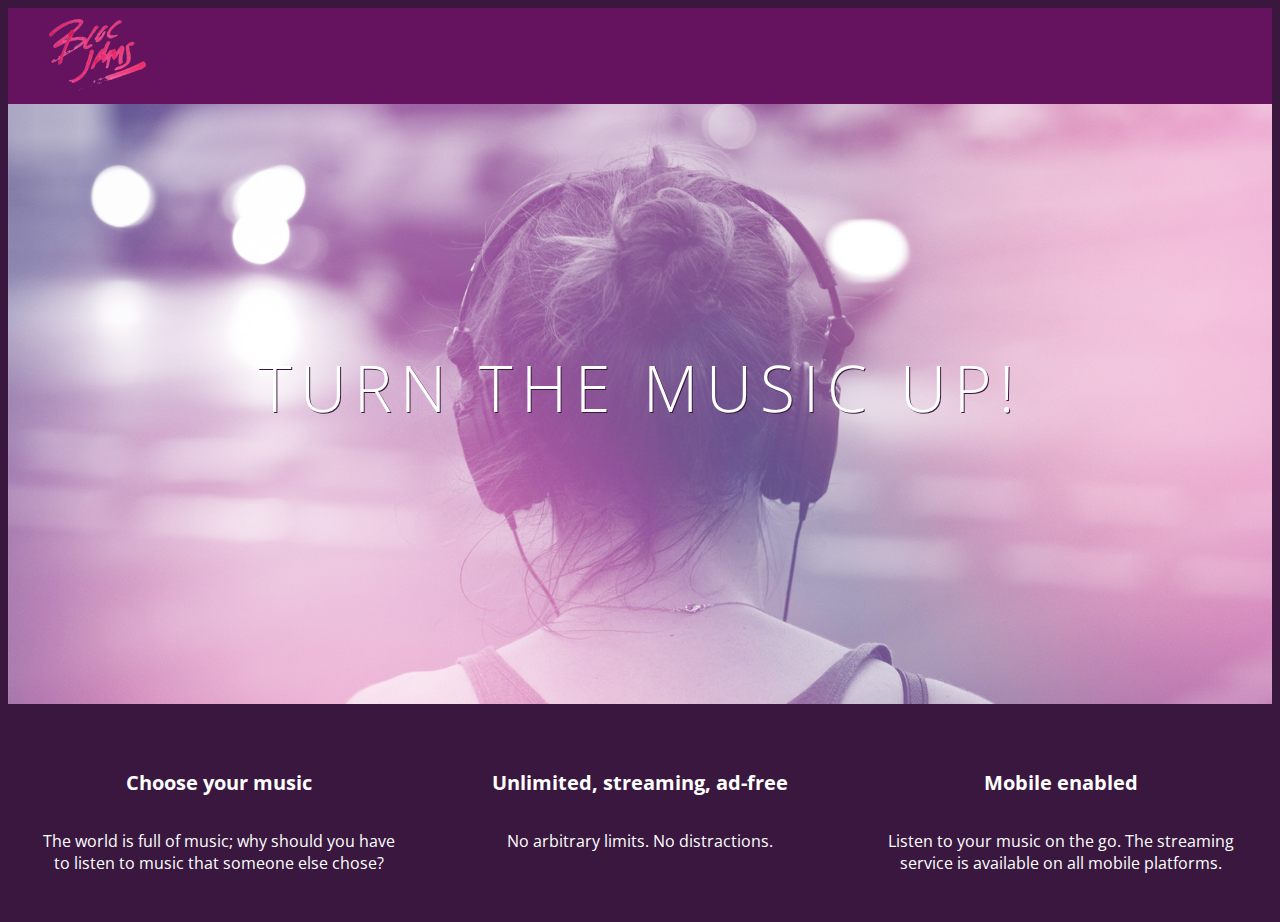
==== index.html @ 35a8bb9d "checkpoint 7: complete" ====
<!DOCTYPE html>
<html>
  <head>
      <title>Bloc Jams</title>
      <link rel="stylesheet" type="text/css" href="http://fonts.googleapis.com/css?family=Open+Sans:400,800,600,700,300">
      <link rel="stylesheet" type="text/css" href="http://code.ionicframework.com/ionicons/2.0.1/css/ionicons.min.css">
      <link rel="stylesheet" type= "text/css" href="styles/normalize.css">
      <link rel="stylesheet" type="text/css" href="styles/main.css">
  </head>
  <body class="landing"]>
      <nav class="navbar"> <!-- navigation bar -->
          <img src="assets/images/bloc_jams_logo.png" alt="bloc jams logo"class="logo">
      </nav>
      <section class="hero-content">
          <h1 class="hero-title">Turn the music up!</h1>
      </section>
      <section class="selling-points"> <!-- selling points -->
          <div class="point">
              <span class="ion-music-note"></span>
              <h5 class="point-title">Choose your music</h5>
              <p class="point-description">The world is full of music; why should you have to listen to music that someone else chose?</p>
          </div>
          <div class="point">
              <span class="ion-radio-waves"></span>
              <h5 class="point-title">Unlimited, streaming, ad-free</h5>
              <p class="point-description">No arbitrary limits. No distractions.</p>
          </div>
          <div class="point">
              <span class="ion-iphone"></span>
              <h5 class="point-title">Mobile enabled</h5>
              <p class="point-description">Listen to your music on the go. The streaming service is available on all mobile platforms.</p>
          </div>
      </section>
  </body>
</html>
---- styles/main.css ----
html {
  height: 100%;
  font-size: 100%;
}

body {
  font-family: 'Open Sans';
  color: white;
  min-height: 100%;
}

body.landing {
  background-color: rgb(58, 23, 63);
}

.navbar {
  padding: 0.5rem;
  background-color: rgb(101, 18, 95);
}

.navbar .logo {
  position: relative;
  left: 2rem;
}

.hero-content {
  position: relative;
  min-height: 600px;
  background-image: url(../assets/images/bloc_jams_bg.jpg);
  background-repeat: no-repeat;
  background-position: center center;
  background-size: cover;
}

.hero-content .hero-title {
  position: absolute;
  top: 40%;
  -webkit-transform: translateY(-50%);
  -moz-transform: translateY(-50%);
  -ms-transform: translateY(-50%);
  transform: translateY(-50%);
  width: 100%;
  text-align: center;
  font-size: 4rem;
  font-weight: 300;
  text-transform: uppercase;
  letter-spacing: 0.5rem;
  text-shadow: 1px 1px 0px rgb(58, 23, 63);
}

.selling-points {
  position: relative;
  display: table;
  width: 100%;
  -webkit-box-sizing: border-box;
  -moz-boz-sizing: border-box;
  box-sizing: border-box;
}

.point {
  display: table-cell;
  position: relative;
  width: 33.3%;
  padding: 2rem;
  text-align: center;
}

.point .point-title {
  font-size: 1.25rem;
}

.ion-music-note,
.ion-radio-waves,
.ion-iphone{
  color: rgb(233, 50, 117);
  font-size: 5rem;
}
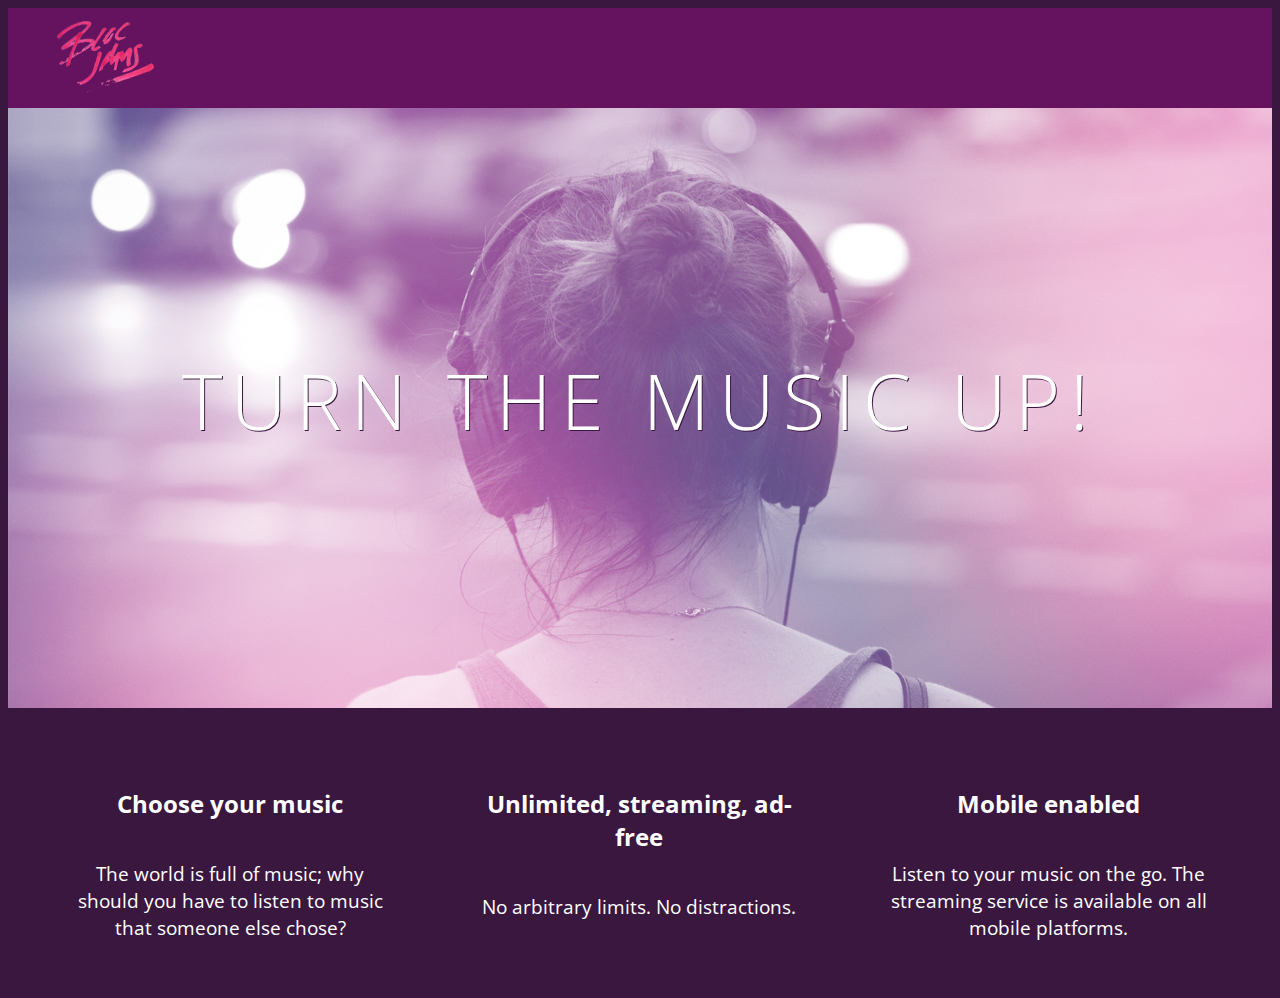
==== commit b99dd2e2: "assignment 8: complete" ====
--- a/index.html
+++ b/index.html
@@ -2,30 +2,32 @@
 <html>
   <head>
       <title>Bloc Jams</title>
+      <meta name="viewport" content="width=device-width, initial-scale=1">
       <link rel="stylesheet" type="text/css" href="http://fonts.googleapis.com/css?family=Open+Sans:400,800,600,700,300">
       <link rel="stylesheet" type="text/css" href="http://code.ionicframework.com/ionicons/2.0.1/css/ionicons.min.css">
       <link rel="stylesheet" type= "text/css" href="styles/normalize.css">
       <link rel="stylesheet" type="text/css" href="styles/main.css">
+      <link rel="stylesheet" type="text/css" href="styles/landing.css">
   </head>
-  <body class="landing"]>
+  <body class="landing">
       <nav class="navbar"> <!-- navigation bar -->
           <img src="assets/images/bloc_jams_logo.png" alt="bloc jams logo"class="logo">
       </nav>
       <section class="hero-content">
           <h1 class="hero-title">Turn the music up!</h1>
       </section>
-      <section class="selling-points"> <!-- selling points -->
-          <div class="point">
+      <section class="selling-points container clearfix"> <!-- selling points -->
+          <div class="point column third">
               <span class="ion-music-note"></span>
               <h5 class="point-title">Choose your music</h5>
               <p class="point-description">The world is full of music; why should you have to listen to music that someone else chose?</p>
           </div>
-          <div class="point">
+          <div class="point column third">
               <span class="ion-radio-waves"></span>
               <h5 class="point-title">Unlimited, streaming, ad-free</h5>
               <p class="point-description">No arbitrary limits. No distractions.</p>
           </div>
-          <div class="point">
+          <div class="point column third">
               <span class="ion-iphone"></span>
               <h5 class="point-title">Mobile enabled</h5>
               <p class="point-description">Listen to your music on the go. The streaming service is available on all mobile platforms.</p>
--- a/styles/main.css
+++ b/styles/main.css
@@ -1,77 +1,68 @@
+*, *::before,  *::after {
+    -moz-box-sizing: border-box;
+    -webkit-box-sizing: border-box;
+    box-sizing: border-box;
+}
+
 html {
-  height: 100%;
-  font-size: 100%;
+    height: 100%;
+    font-size: 100%;
 }
 
 body {
-  font-family: 'Open Sans';
-  color: white;
-  min-height: 100%;
+    font-family: 'Open Sans';
+    color: white;
+    min-height: 100%;
 }
 
 body.landing {
-  background-color: rgb(58, 23, 63);
+    background-color: rgb(58, 23, 63);
 }
 
 .navbar {
-  padding: 0.5rem;
-  background-color: rgb(101, 18, 95);
+    padding: 0.5rem;
+    background-color: rgb(101, 18, 95);
 }
 
 .navbar .logo {
-  position: relative;
-  left: 2rem;
+    position: relative;
+    left: 2rem;
 }
 
-.hero-content {
-  position: relative;
-  min-height: 600px;
-  background-image: url(../assets/images/bloc_jams_bg.jpg);
-  background-repeat: no-repeat;
-  background-position: center center;
-  background-size: cover;
+.container {
+    margin: 0 auto;
+    max-width: 64rem;
 }
 
-.hero-content .hero-title {
-  position: absolute;
-  top: 40%;
-  -webkit-transform: translateY(-50%);
-  -moz-transform: translateY(-50%);
-  -ms-transform: translateY(-50%);
-  transform: translateY(-50%);
-  width: 100%;
-  text-align: center;
-  font-size: 4rem;
-  font-weight: 300;
-  text-transform: uppercase;
-  letter-spacing: 0.5rem;
-  text-shadow: 1px 1px 0px rgb(58, 23, 63);
+/* Medium and small screens (640px)*/
+@media (min-width: 640px) {
+    html { font-size: 112%; }
+    .column {
+        float: left;
+        padding-left: 1rem;
+        padding-right: 1rem;
+    }
+    .column.full { width: 100%; }
+    .column.two-thirds { width: 66.7%; }
+    .column.half { width: 50%; }
+    .column.third { width:  33.3%; }
+    .column.fourth { width: 25%; }
+    .column.flow-opposite { float: right; }
 }
 
-.selling-points {
-  position: relative;
-  display: table;
-  width: 100%;
-  -webkit-box-sizing: border-box;
-  -moz-boz-sizing: border-box;
-  box-sizing: border-box;
+/* Large screens (1024px)*/
+@media (min-width: 1024px) {
+    html { font-size: 120%; }
 }
 
-.point {
-  display: table-cell;
-  position: relative;
-  width: 33.3%;
-  padding: 2rem;
-  text-align: center;
+/* Clearfixes */
+
+.clearfix::before,
+.clearfix::after {
+    content: " ";
+    display: table;
 }
 
-.point .point-title {
-  font-size: 1.25rem;
+.clearfix::after {
+    clear: both;
 }
-
-.ion-music-note,
-.ion-radio-waves,
-.ion-iphone{
-  color: rgb(233, 50, 117);
-  font-size: 5rem;
-}
--- a/styles/landing.css
+++ b/styles/landing.css
@@ -0,0 +1,49 @@
+body.landing {
+    background-color: rgb(58, 23, 63);
+}
+
+.hero-content {
+    position: relative;
+    min-height: 600px;
+    background-image: url(../assets/images/bloc_jams_bg.jpg);
+    background-repeat: no-repeat;
+    background-position: center center;
+    background-size: cover;
+}
+
+.hero-content .hero-title {
+    position: absolute;
+    top: 40%;
+    -webkit-transform: translateY(-50%);
+    -moz-transform: translateY(-50%);
+    -ms-transform: translateY(-50%);
+    transform: translateY(-50%);
+    width: 100%;
+    text-align: center;
+    font-size: 4rem;
+    font-weight: 300;
+    text-transform: uppercase;
+    letter-spacing: 0.5rem;
+    text-shadow: 1px 1px 0px rgb(58, 23, 63);
+}
+
+.selling-points {
+    position: relative;
+}
+
+.point {
+    position: relative;
+    padding: 2rem;
+    text-align: center;
+}
+
+.point .point-title {
+    font-size: 1.25rem;
+}
+
+.ion-music-note,
+.ion-radio-waves,
+.ion-iphone{
+    color: rgb(233, 50, 117);
+    font-size: 5rem;
+}
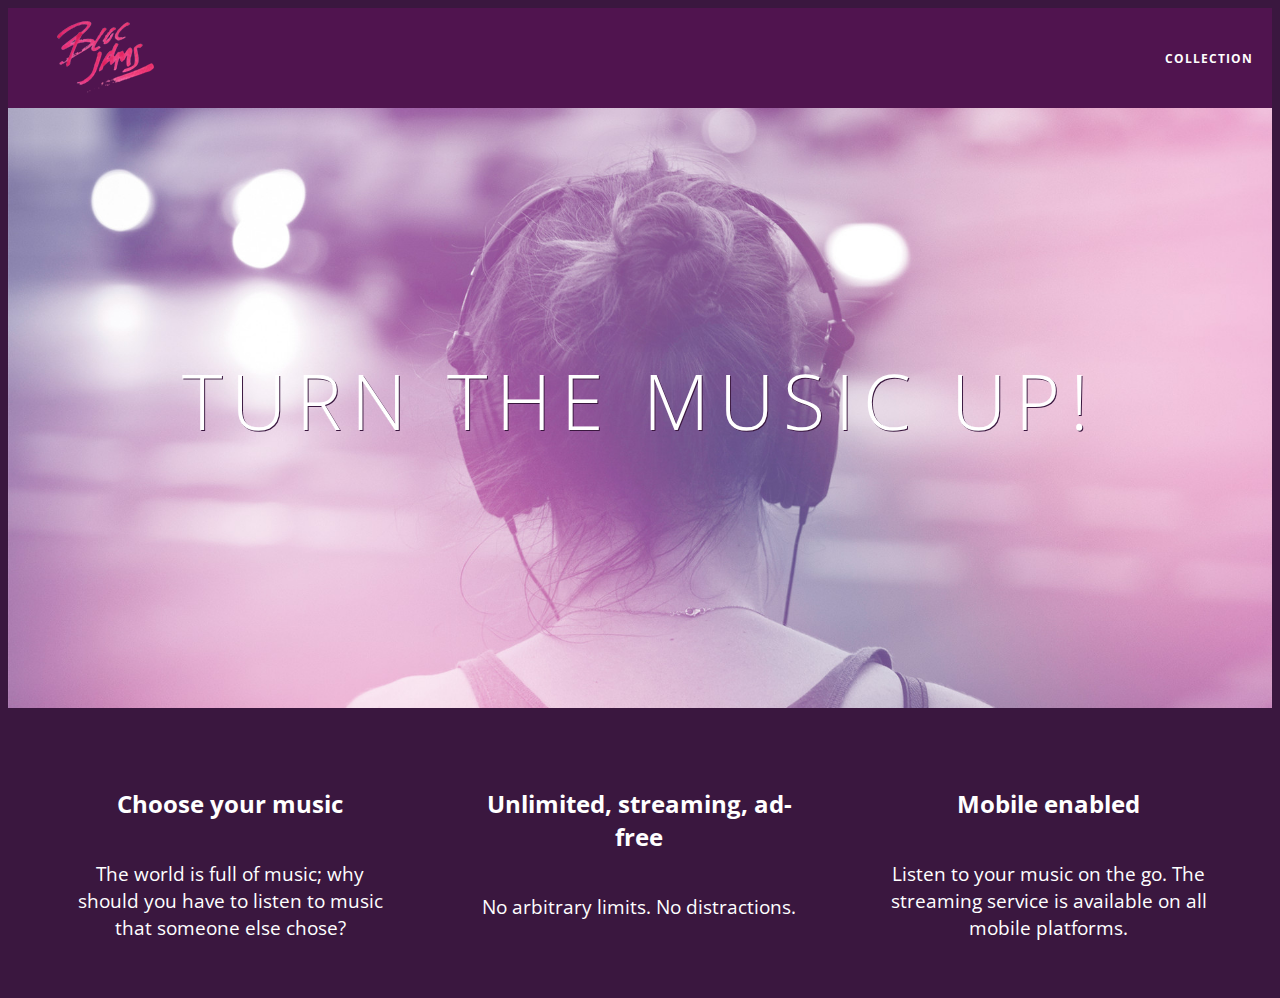
==== commit 8f043a77: "assignment 22: complete" ====
--- a/index.html
+++ b/index.html
@@ -1,37 +1,44 @@
 <!DOCTYPE html>
 <html>
-  <head>
-      <title>Bloc Jams</title>
-      <meta name="viewport" content="width=device-width, initial-scale=1">
-      <link rel="stylesheet" type="text/css" href="http://fonts.googleapis.com/css?family=Open+Sans:400,800,600,700,300">
-      <link rel="stylesheet" type="text/css" href="http://code.ionicframework.com/ionicons/2.0.1/css/ionicons.min.css">
-      <link rel="stylesheet" type= "text/css" href="styles/normalize.css">
-      <link rel="stylesheet" type="text/css" href="styles/main.css">
-      <link rel="stylesheet" type="text/css" href="styles/landing.css">
-  </head>
-  <body class="landing">
-      <nav class="navbar"> <!-- navigation bar -->
-          <img src="assets/images/bloc_jams_logo.png" alt="bloc jams logo"class="logo">
-      </nav>
-      <section class="hero-content">
-          <h1 class="hero-title">Turn the music up!</h1>
-      </section>
-      <section class="selling-points container clearfix"> <!-- selling points -->
-          <div class="point column third">
-              <span class="ion-music-note"></span>
-              <h5 class="point-title">Choose your music</h5>
-              <p class="point-description">The world is full of music; why should you have to listen to music that someone else chose?</p>
-          </div>
-          <div class="point column third">
-              <span class="ion-radio-waves"></span>
-              <h5 class="point-title">Unlimited, streaming, ad-free</h5>
-              <p class="point-description">No arbitrary limits. No distractions.</p>
-          </div>
-          <div class="point column third">
-              <span class="ion-iphone"></span>
-              <h5 class="point-title">Mobile enabled</h5>
-              <p class="point-description">Listen to your music on the go. The streaming service is available on all mobile platforms.</p>
-          </div>
-      </section>
-  </body>
+    <head>
+        <title>Bloc Jams</title>
+        <meta name="viewport" content="width=device-width, initial-scale=1">
+        <link rel="stylesheet" type="text/css" href="http://fonts.googleapis.com/css?family=Open+Sans:400,800,600,700,300">
+        <link rel="stylesheet" type="text/css" href="http://code.ionicframework.com/ionicons/2.0.1/css/ionicons.min.css">
+        <link rel="stylesheet" type= "text/css" href="styles/normalize.css">
+        <link rel="stylesheet" type="text/css" href="styles/main.css">
+        <link rel="stylesheet" type="text/css" href="styles/landing.css">
+    </head>
+    <body class="landing">
+        <nav class="navbar"> <!-- navigation bar -->
+            <a href="index.html">
+                <img src="assets/images/bloc_jams_logo.png" alt="bloc jams logo"class="logo">
+            </a>
+            <div class="links-container">
+                <a href="collection.html" class="navbar-link">collection</a>
+            </div>
+        </nav>
+        <section class="hero-content">
+            <h1 class="hero-title">Turn the music up!</h1>
+        </section>
+        <section class="selling-points container clearfix"> <!-- selling points -->
+            <div class="point column third">
+                <span class="ion-music-note"></span>
+                <h5 class="point-title">Choose your music</h5>
+                <p class="point-description">The world is full of music; why should you have to listen to music that someone else chose?</p>
+            </div>
+            <div class="point column third">
+                <span class="ion-radio-waves"></span>
+                <h5 class="point-title">Unlimited, streaming, ad-free</h5>
+                <p class="point-description">No arbitrary limits. No distractions.</p>
+            </div>
+            <div class="point column third">
+                <span class="ion-iphone"></span>
+                <h5 class="point-title">Mobile enabled</h5>
+                <p class="point-description">Listen to your music on the go. The streaming service is available on all mobile platforms.</p>
+            </div>
+            <div class="box"></div>
+        </section>
+        <script src="scripts/landing.js"></script>
+    </body>
 </html>
--- a/styles/main.css
+++ b/styles/main.css
@@ -20,18 +20,60 @@
 }
 
 .navbar {
+    position: relative;
     padding: 0.5rem;
-    background-color: rgb(101, 18, 95);
+    background-color: rgba(101, 18, 95, 0.5);
+    z-index: 1;
 }
 
 .navbar .logo {
     position: relative;
     left: 2rem;
+    cursor: pointer;
+}
+
+.navbar .links-container {
+    display: table;
+    position: absolute;
+    top: 0;
+    right: 0;
+    height: 100px;
+    color: white;
+    text-decoration: none;
+}
+
+.links-container .navbar-link {
+    display: table-cell;
+    position: relative;
+    height: 100%;
+    padding-left: 1rem;
+    padding-right: 1rem;
+    vertical-align: middle;
+    color: white;
+    font-size: 0.625rem;
+    letter-spacing: 0.05rem;
+    font-weight: 700;
+    text-transform: uppercase;
+    text-decoration: none;
+    cursor: pointer;
+}
+
+.links-container .navbar-link:hover {
+    color: rgb(233, 50, 117);
+}
+
+.links-container .navbar-link:active {
+    color: rgb(233, 50, 117);
+    background-color: white;
 }
 
 .container {
     margin: 0 auto;
     max-width: 64rem;
+}
+
+.container.narrow {
+    max-width: 56rem;
 }
 
 /* Medium and small screens (640px)*/
@@ -42,6 +84,7 @@
         padding-left: 1rem;
         padding-right: 1rem;
     }
+
     .column.full { width: 100%; }
     .column.two-thirds { width: 66.7%; }
     .column.half { width: 50%; }
